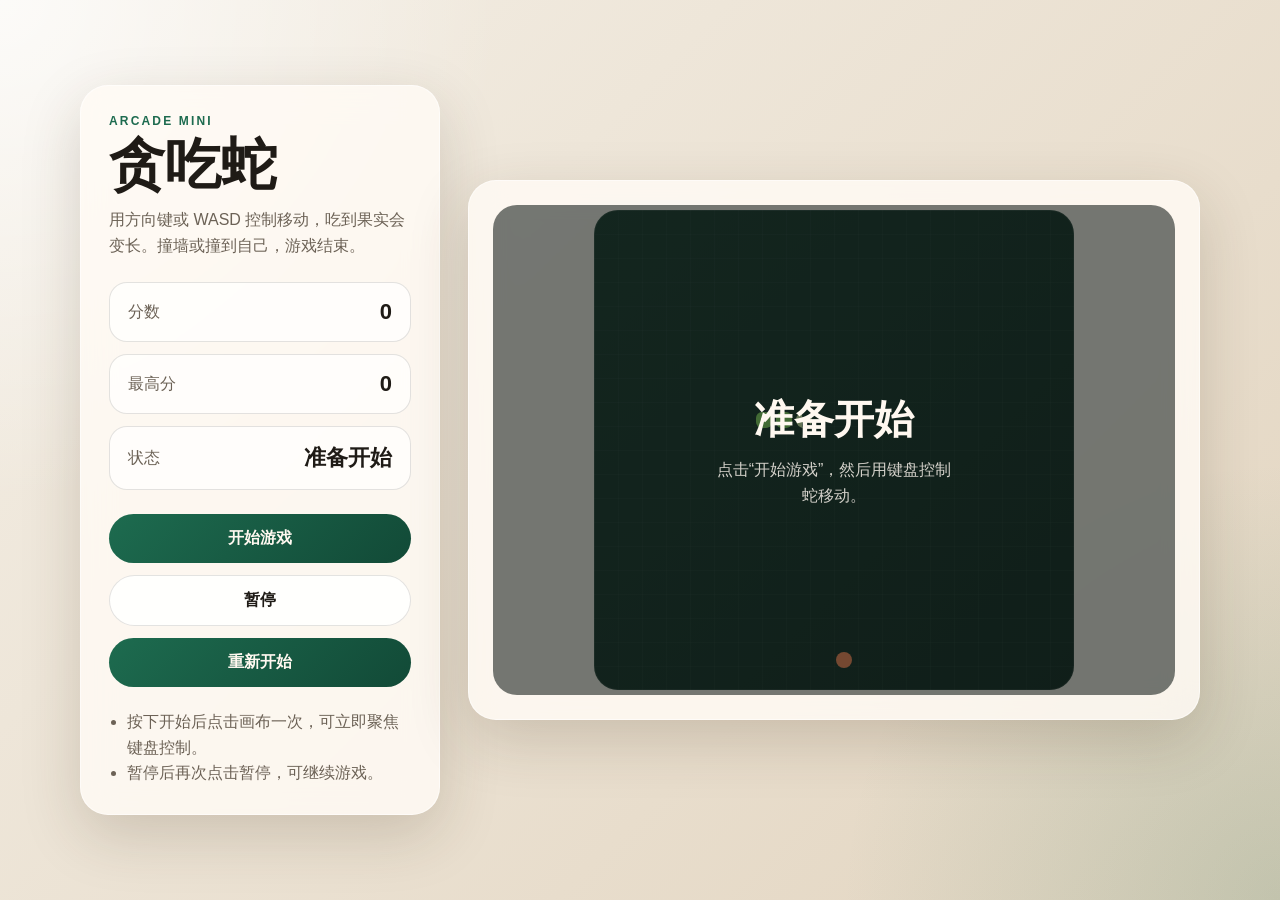
==== index.html @ a91e17e3 "Initial project and Codex documentation" ====
<!DOCTYPE html>
<html lang="zh-CN">
<head>
  <meta charset="UTF-8">
  <meta name="viewport" content="width=device-width, initial-scale=1.0">
  <title>贪吃蛇</title>
  <link rel="stylesheet" href="./styles.css">
</head>
<body>
  <main class="app">
    <section class="panel">
      <p class="eyebrow">Arcade Mini</p>
      <h1>贪吃蛇</h1>
      <p class="intro">
        用方向键或 WASD 控制移动，吃到果实会变长。撞墙或撞到自己，游戏结束。
      </p>

      <div class="stats">
        <div class="stat-card">
          <span class="stat-label">分数</span>
          <strong id="score">0</strong>
        </div>
        <div class="stat-card">
          <span class="stat-label">最高分</span>
          <strong id="best-score">0</strong>
        </div>
        <div class="stat-card">
          <span class="stat-label">状态</span>
          <strong id="status">准备开始</strong>
        </div>
      </div>

      <div class="actions">
        <button id="start-btn" type="button">开始游戏</button>
        <button id="pause-btn" type="button">暂停</button>
        <button id="restart-btn" type="button">重新开始</button>
      </div>

      <ul class="tips">
        <li>按下开始后点击画布一次，可立即聚焦键盘控制。</li>
        <li>暂停后再次点击暂停，可继续游戏。</li>
      </ul>
    </section>

    <section class="board-shell">
      <canvas id="game" width="480" height="480" aria-label="贪吃蛇游戏画布"></canvas>
      <div class="overlay" id="overlay">
        <h2 id="overlay-title">准备开始</h2>
        <p id="overlay-text">点击“开始游戏”，然后用键盘控制蛇移动。</p>
      </div>
    </section>
  </main>

  <script src="./script.js"></script>
</body>
</html>
---- styles.css ----
:root {
  --bg: #f4efe6;
  --bg-accent: #e2d4bf;
  --panel: rgba(255, 251, 245, 0.84);
  --text: #1f1b16;
  --muted: #6c6256;
  --primary: #1d6b4f;
  --primary-strong: #124a37;
  --danger: #b4432f;
  --line: rgba(31, 27, 22, 0.12);
  --shadow: 0 20px 60px rgba(63, 45, 24, 0.18);
}

* {
  box-sizing: border-box;
}

body {
  margin: 0;
  min-height: 100vh;
  font-family: "Avenir Next", "PingFang SC", "Microsoft YaHei", sans-serif;
  color: var(--text);
  background:
    radial-gradient(circle at top left, rgba(255, 255, 255, 0.75), transparent 32%),
    radial-gradient(circle at bottom right, rgba(29, 107, 79, 0.16), transparent 28%),
    linear-gradient(135deg, var(--bg), var(--bg-accent));
}

.app {
  width: min(1120px, calc(100% - 32px));
  margin: 0 auto;
  min-height: 100vh;
  display: grid;
  grid-template-columns: 360px 1fr;
  gap: 28px;
  align-items: center;
  padding: 32px 0;
}

.panel,
.board-shell {
  border: 1px solid rgba(255, 255, 255, 0.55);
  border-radius: 28px;
  background: var(--panel);
  backdrop-filter: blur(16px);
  box-shadow: var(--shadow);
}

.panel {
  padding: 28px;
}

.eyebrow {
  margin: 0 0 10px;
  text-transform: uppercase;
  letter-spacing: 0.18em;
  font-size: 12px;
  color: var(--primary);
  font-weight: 700;
}

h1 {
  margin: 0;
  font-size: clamp(36px, 6vw, 56px);
  line-height: 0.95;
}

.intro {
  margin: 16px 0 0;
  color: var(--muted);
  line-height: 1.6;
}

.stats {
  display: grid;
  gap: 12px;
  margin: 24px 0;
}

.stat-card {
  display: flex;
  justify-content: space-between;
  align-items: center;
  padding: 16px 18px;
  border-radius: 18px;
  background: rgba(255, 255, 255, 0.7);
  border: 1px solid var(--line);
}

.stat-label {
  color: var(--muted);
}

.stat-card strong {
  font-size: 22px;
}

.actions {
  display: grid;
  gap: 12px;
}

button {
  border: 0;
  border-radius: 999px;
  padding: 14px 18px;
  font: inherit;
  font-weight: 700;
  cursor: pointer;
  transition: transform 140ms ease, opacity 140ms ease, background-color 140ms ease;
}

button:hover {
  transform: translateY(-1px);
}

button:active {
  transform: translateY(1px);
}

#start-btn,
#restart-btn {
  color: #fff8f0;
  background: linear-gradient(135deg, var(--primary), var(--primary-strong));
}

#pause-btn {
  color: var(--text);
  background: rgba(255, 255, 255, 0.86);
  border: 1px solid var(--line);
}

.tips {
  margin: 22px 0 0;
  padding-left: 18px;
  color: var(--muted);
  line-height: 1.6;
}

.board-shell {
  position: relative;
  display: grid;
  place-items: center;
  padding: 24px;
  min-height: 540px;
}

canvas {
  width: min(100%, 480px);
  height: auto;
  border-radius: 24px;
  background:
    linear-gradient(rgba(255, 255, 255, 0.04), rgba(255, 255, 255, 0.04)),
    linear-gradient(90deg, rgba(255, 255, 255, 0.03) 1px, transparent 1px),
    linear-gradient(rgba(255, 255, 255, 0.03) 1px, transparent 1px),
    linear-gradient(135deg, #17372c, #10261e);
  background-size: 100% 100%, 24px 24px, 24px 24px, 100% 100%;
  box-shadow: inset 0 0 0 1px rgba(255, 255, 255, 0.08);
}

.overlay {
  position: absolute;
  inset: 24px;
  display: grid;
  place-content: center;
  gap: 10px;
  text-align: center;
  border-radius: 24px;
  background: rgba(10, 19, 15, 0.56);
  color: #fff8f0;
  padding: 24px;
}

.overlay.hidden {
  display: none;
}

.overlay h2,
.overlay p {
  margin: 0;
}

.overlay h2 {
  font-size: clamp(28px, 4vw, 40px);
}

.overlay p {
  color: rgba(255, 248, 240, 0.82);
  line-height: 1.6;
  max-width: 28ch;
}

@media (max-width: 920px) {
  .app {
    grid-template-columns: 1fr;
    padding: 20px 0 28px;
  }

  .board-shell {
    min-height: auto;
  }
}
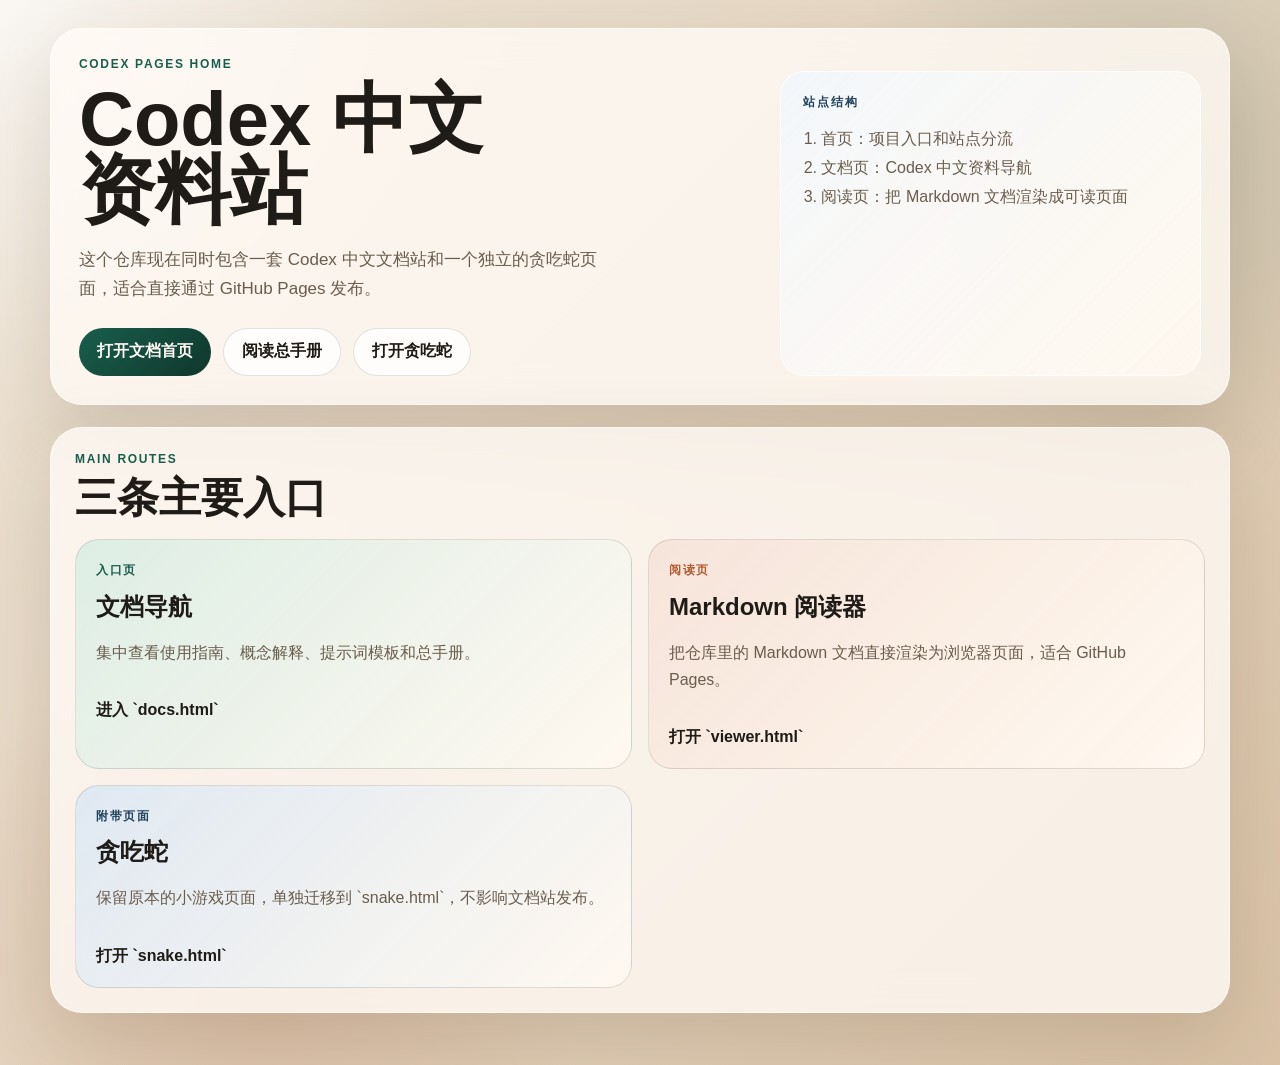
==== commit 98ec4c80: "Prepare GitHub Pages site" ====
--- a/index.html
+++ b/index.html
@@ -3,54 +3,68 @@
 <head>
   <meta charset="UTF-8">
   <meta name="viewport" content="width=device-width, initial-scale=1.0">
-  <title>贪吃蛇</title>
-  <link rel="stylesheet" href="./styles.css">
+  <title>Codex 中文资料站</title>
+  <link rel="stylesheet" href="./docs.css">
 </head>
 <body>
-  <main class="app">
-    <section class="panel">
-      <p class="eyebrow">Arcade Mini</p>
-      <h1>贪吃蛇</h1>
-      <p class="intro">
-        用方向键或 WASD 控制移动，吃到果实会变长。撞墙或撞到自己，游戏结束。
-      </p>
+  <div class="page-shell">
+    <header class="hero">
+      <p class="eyebrow">Codex Pages Home</p>
+      <div class="hero-grid">
+        <div class="hero-copy">
+          <h1>Codex 中文资料站</h1>
+          <p class="hero-text">
+            这个仓库现在同时包含一套 Codex 中文文档站和一个独立的贪吃蛇页面，适合直接通过 GitHub Pages 发布。
+          </p>
+          <div class="hero-actions">
+            <a class="button primary" href="./docs.html">打开文档首页</a>
+            <a class="button secondary" href="./viewer.html?file=codex_handbook.md&title=Codex%20%E4%B8%AD%E6%96%87%E6%89%8B%E5%86%8C">阅读总手册</a>
+            <a class="button secondary" href="./snake.html">打开贪吃蛇</a>
+          </div>
+        </div>
 
-      <div class="stats">
-        <div class="stat-card">
-          <span class="stat-label">分数</span>
-          <strong id="score">0</strong>
+        <aside class="hero-panel">
+          <p class="panel-label">站点结构</p>
+          <ol class="route-list">
+            <li>首页：项目入口和站点分流</li>
+            <li>文档页：Codex 中文资料导航</li>
+            <li>阅读页：把 Markdown 文档渲染成可读页面</li>
+          </ol>
+        </aside>
+      </div>
+    </header>
+
+    <main class="content">
+      <section class="section">
+        <div class="section-head">
+          <p class="section-kicker">Main Routes</p>
+          <h2>三条主要入口</h2>
         </div>
-        <div class="stat-card">
-          <span class="stat-label">最高分</span>
-          <strong id="best-score">0</strong>
+
+        <div class="card-grid">
+          <article class="doc-card accent-a">
+            <p class="card-type">入口页</p>
+            <h3>文档导航</h3>
+            <p>集中查看使用指南、概念解释、提示词模板和总手册。</p>
+            <a class="card-link" href="./docs.html">进入 `docs.html`</a>
+          </article>
+
+          <article class="doc-card accent-b">
+            <p class="card-type">阅读页</p>
+            <h3>Markdown 阅读器</h3>
+            <p>把仓库里的 Markdown 文档直接渲染为浏览器页面，适合 GitHub Pages。</p>
+            <a class="card-link" href="./viewer.html?file=README.md&title=Codex%20%E6%96%87%E6%A1%A3%E5%AF%BC%E8%88%AA">打开 `viewer.html`</a>
+          </article>
+
+          <article class="doc-card accent-c">
+            <p class="card-type">附带页面</p>
+            <h3>贪吃蛇</h3>
+            <p>保留原本的小游戏页面，单独迁移到 `snake.html`，不影响文档站发布。</p>
+            <a class="card-link" href="./snake.html">打开 `snake.html`</a>
+          </article>
         </div>
-        <div class="stat-card">
-          <span class="stat-label">状态</span>
-          <strong id="status">准备开始</strong>
-        </div>
-      </div>
-
-      <div class="actions">
-        <button id="start-btn" type="button">开始游戏</button>
-        <button id="pause-btn" type="button">暂停</button>
-        <button id="restart-btn" type="button">重新开始</button>
-      </div>
-
-      <ul class="tips">
-        <li>按下开始后点击画布一次，可立即聚焦键盘控制。</li>
-        <li>暂停后再次点击暂停，可继续游戏。</li>
-      </ul>
-    </section>
-
-    <section class="board-shell">
-      <canvas id="game" width="480" height="480" aria-label="贪吃蛇游戏画布"></canvas>
-      <div class="overlay" id="overlay">
-        <h2 id="overlay-title">准备开始</h2>
-        <p id="overlay-text">点击“开始游戏”，然后用键盘控制蛇移动。</p>
-      </div>
-    </section>
-  </main>
-
-  <script src="./script.js"></script>
+      </section>
+    </main>
+  </div>
 </body>
 </html>
--- a/docs.css
+++ b/docs.css
@@ -0,0 +1,365 @@
+:root {
+  --bg: #efe6d8;
+  --bg-deep: #d9c2a6;
+  --surface: rgba(255, 251, 246, 0.8);
+  --surface-strong: rgba(255, 248, 240, 0.94);
+  --text: #1f1b16;
+  --muted: #6a5d4d;
+  --line: rgba(31, 27, 22, 0.12);
+  --shadow: 0 28px 80px rgba(70, 44, 16, 0.16);
+  --emerald: #185e4c;
+  --emerald-soft: #d9ece4;
+  --copper: #b45b32;
+  --copper-soft: #f5e2d7;
+  --navy: #23435c;
+  --navy-soft: #dce8f3;
+  --gold: #8d6a1e;
+  --gold-soft: #f2ead4;
+}
+
+* {
+  box-sizing: border-box;
+}
+
+html {
+  scroll-behavior: smooth;
+}
+
+body {
+  margin: 0;
+  min-height: 100vh;
+  font-family: "Avenir Next", "PingFang SC", "Microsoft YaHei", sans-serif;
+  color: var(--text);
+  background:
+    radial-gradient(circle at top left, rgba(255, 255, 255, 0.7), transparent 26%),
+    radial-gradient(circle at right 10% top 15%, rgba(24, 94, 76, 0.12), transparent 22%),
+    radial-gradient(circle at left 20% bottom 10%, rgba(180, 91, 50, 0.16), transparent 24%),
+    linear-gradient(135deg, var(--bg), var(--bg-deep));
+}
+
+a {
+  color: inherit;
+}
+
+.page-shell {
+  width: min(1180px, calc(100% - 32px));
+  margin: 0 auto;
+  padding: 28px 0 52px;
+}
+
+.hero,
+.section {
+  border: 1px solid rgba(255, 255, 255, 0.58);
+  border-radius: 32px;
+  background: var(--surface);
+  backdrop-filter: blur(16px);
+  box-shadow: var(--shadow);
+}
+
+.hero {
+  padding: 28px;
+  animation: rise 500ms ease both;
+}
+
+.eyebrow,
+.section-kicker,
+.panel-label,
+.card-type {
+  margin: 0;
+  text-transform: uppercase;
+  letter-spacing: 0.14em;
+  font-size: 12px;
+  font-weight: 700;
+}
+
+.eyebrow,
+.section-kicker {
+  color: var(--emerald);
+}
+
+.hero-grid {
+  display: grid;
+  grid-template-columns: minmax(0, 1.45fr) minmax(280px, 0.9fr);
+  gap: 24px;
+  align-items: stretch;
+}
+
+.hero-copy h1 {
+  margin: 12px 0 0;
+  font-size: clamp(40px, 7vw, 76px);
+  line-height: 0.94;
+  max-width: 10ch;
+}
+
+.hero-text {
+  margin: 20px 0 0;
+  max-width: 56ch;
+  color: var(--muted);
+  line-height: 1.7;
+  font-size: 17px;
+}
+
+.hero-actions {
+  display: flex;
+  flex-wrap: wrap;
+  gap: 12px;
+  margin-top: 24px;
+}
+
+.button {
+  display: inline-flex;
+  align-items: center;
+  justify-content: center;
+  min-height: 48px;
+  padding: 0 18px;
+  border-radius: 999px;
+  text-decoration: none;
+  font-weight: 700;
+  transition: transform 150ms ease, background-color 150ms ease, border-color 150ms ease;
+}
+
+.button:hover,
+.card-link:hover,
+.file-list a:hover {
+  transform: translateY(-1px);
+}
+
+.primary {
+  color: #fffaf5;
+  background: linear-gradient(135deg, var(--emerald), #10372c);
+}
+
+.secondary {
+  border: 1px solid var(--line);
+  background: rgba(255, 255, 255, 0.78);
+}
+
+.hero-panel {
+  padding: 22px;
+  border-radius: 24px;
+  background:
+    linear-gradient(135deg, rgba(255, 255, 255, 0.64), rgba(255, 248, 240, 0.88)),
+    linear-gradient(135deg, var(--navy-soft), transparent);
+  border: 1px solid rgba(255, 255, 255, 0.62);
+}
+
+.panel-label {
+  color: var(--navy);
+}
+
+.route-list {
+  margin: 14px 0 0;
+  padding-left: 18px;
+  line-height: 1.8;
+  color: var(--muted);
+}
+
+.content {
+  display: grid;
+  gap: 22px;
+  margin-top: 22px;
+}
+
+.section {
+  padding: 24px;
+  animation: rise 620ms ease both;
+}
+
+.section-head h2 {
+  margin: 10px 0 0;
+  font-size: clamp(28px, 4.2vw, 42px);
+  line-height: 1.04;
+}
+
+.card-grid,
+.concept-grid,
+.snippet-grid {
+  display: grid;
+  gap: 16px;
+  margin-top: 20px;
+}
+
+.card-grid {
+  grid-template-columns: repeat(2, minmax(0, 1fr));
+}
+
+.concept-grid {
+  grid-template-columns: repeat(3, minmax(0, 1fr));
+}
+
+.snippet-grid {
+  grid-template-columns: repeat(3, minmax(0, 1fr));
+}
+
+.doc-card,
+.concept-card,
+.snippet-card {
+  padding: 20px;
+  border-radius: 24px;
+  border: 1px solid var(--line);
+  background: var(--surface-strong);
+}
+
+.doc-card h3,
+.concept-card h3,
+.snippet-card h3 {
+  margin: 10px 0 0;
+  font-size: 24px;
+}
+
+.doc-card p,
+.concept-card p,
+.snippet-card p {
+  color: var(--muted);
+  line-height: 1.7;
+}
+
+.accent-a {
+  background:
+    linear-gradient(135deg, rgba(217, 236, 228, 0.88), rgba(255, 248, 240, 0.96));
+}
+
+.accent-a .card-type {
+  color: var(--emerald);
+}
+
+.accent-b {
+  background:
+    linear-gradient(135deg, rgba(245, 226, 215, 0.88), rgba(255, 248, 240, 0.96));
+}
+
+.accent-b .card-type {
+  color: var(--copper);
+}
+
+.accent-c {
+  background:
+    linear-gradient(135deg, rgba(220, 232, 243, 0.9), rgba(255, 248, 240, 0.96));
+}
+
+.accent-c .card-type {
+  color: var(--navy);
+}
+
+.accent-d {
+  background:
+    linear-gradient(135deg, rgba(242, 234, 212, 0.92), rgba(255, 248, 240, 0.96));
+}
+
+.accent-d .card-type {
+  color: var(--gold);
+}
+
+.tag-list {
+  display: flex;
+  flex-wrap: wrap;
+  gap: 8px;
+  list-style: none;
+  padding: 0;
+  margin: 18px 0 0;
+}
+
+.tag-list li {
+  padding: 8px 12px;
+  border-radius: 999px;
+  background: rgba(255, 255, 255, 0.72);
+  border: 1px solid rgba(31, 27, 22, 0.08);
+  color: var(--muted);
+  font-size: 14px;
+}
+
+.card-link {
+  display: inline-flex;
+  margin-top: 18px;
+  font-weight: 700;
+  text-decoration: none;
+}
+
+.concept-card {
+  min-height: 150px;
+}
+
+.concept-card h3 {
+  font-size: 22px;
+}
+
+pre {
+  margin: 16px 0 0;
+  padding: 16px;
+  border-radius: 18px;
+  background: #171410;
+  color: #f8f3ea;
+  overflow: auto;
+}
+
+code {
+  font-family: "SFMono-Regular", "Menlo", "Monaco", monospace;
+  font-size: 14px;
+}
+
+.file-list {
+  display: grid;
+  grid-template-columns: repeat(auto-fit, minmax(220px, 1fr));
+  gap: 12px;
+  margin-top: 20px;
+}
+
+.file-list a {
+  display: block;
+  padding: 16px 18px;
+  border-radius: 18px;
+  border: 1px solid var(--line);
+  background: rgba(255, 255, 255, 0.76);
+  text-decoration: none;
+  font-weight: 700;
+}
+
+@keyframes rise {
+  from {
+    opacity: 0;
+    transform: translateY(18px);
+  }
+
+  to {
+    opacity: 1;
+    transform: translateY(0);
+  }
+}
+
+@media (max-width: 960px) {
+  .hero-grid,
+  .card-grid,
+  .concept-grid,
+  .snippet-grid {
+    grid-template-columns: 1fr;
+  }
+
+  .hero-copy h1 {
+    max-width: 12ch;
+  }
+}
+
+@media (max-width: 640px) {
+  .page-shell {
+    width: min(100% - 18px, 100%);
+    padding: 16px 0 28px;
+  }
+
+  .hero,
+  .section {
+    padding: 18px;
+    border-radius: 24px;
+  }
+
+  .hero-copy h1 {
+    font-size: clamp(34px, 14vw, 52px);
+  }
+
+  .hero-text {
+    font-size: 15px;
+  }
+
+  .button {
+    width: 100%;
+  }
+}
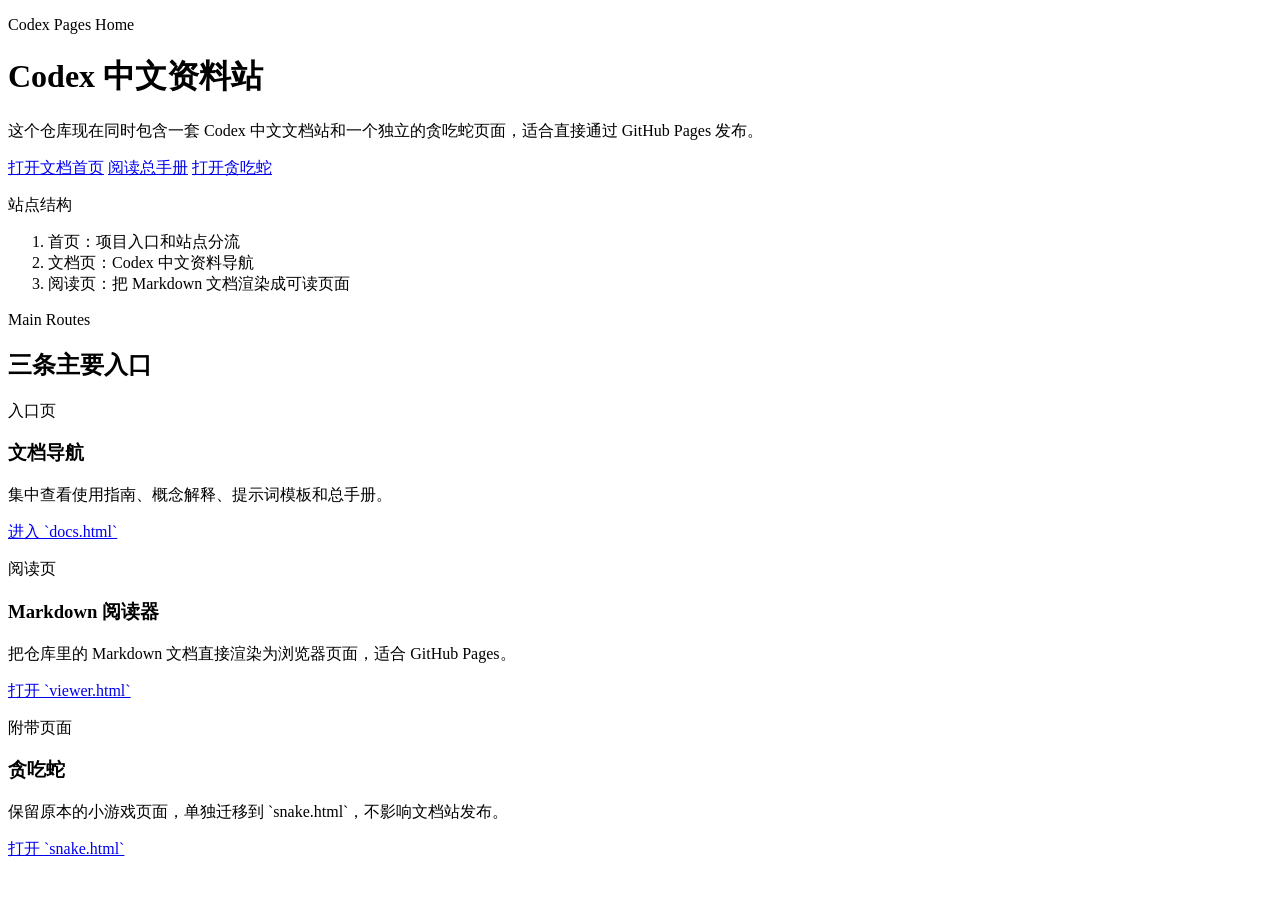
==== commit 6354a378: "Set Pages base path to /codex/" ====
--- a/index.html
+++ b/index.html
@@ -3,6 +3,7 @@
 <head>
   <meta charset="UTF-8">
   <meta name="viewport" content="width=device-width, initial-scale=1.0">
+  <base href="/codex/">
   <title>Codex 中文资料站</title>
   <link rel="stylesheet" href="./docs.css">
 </head>
